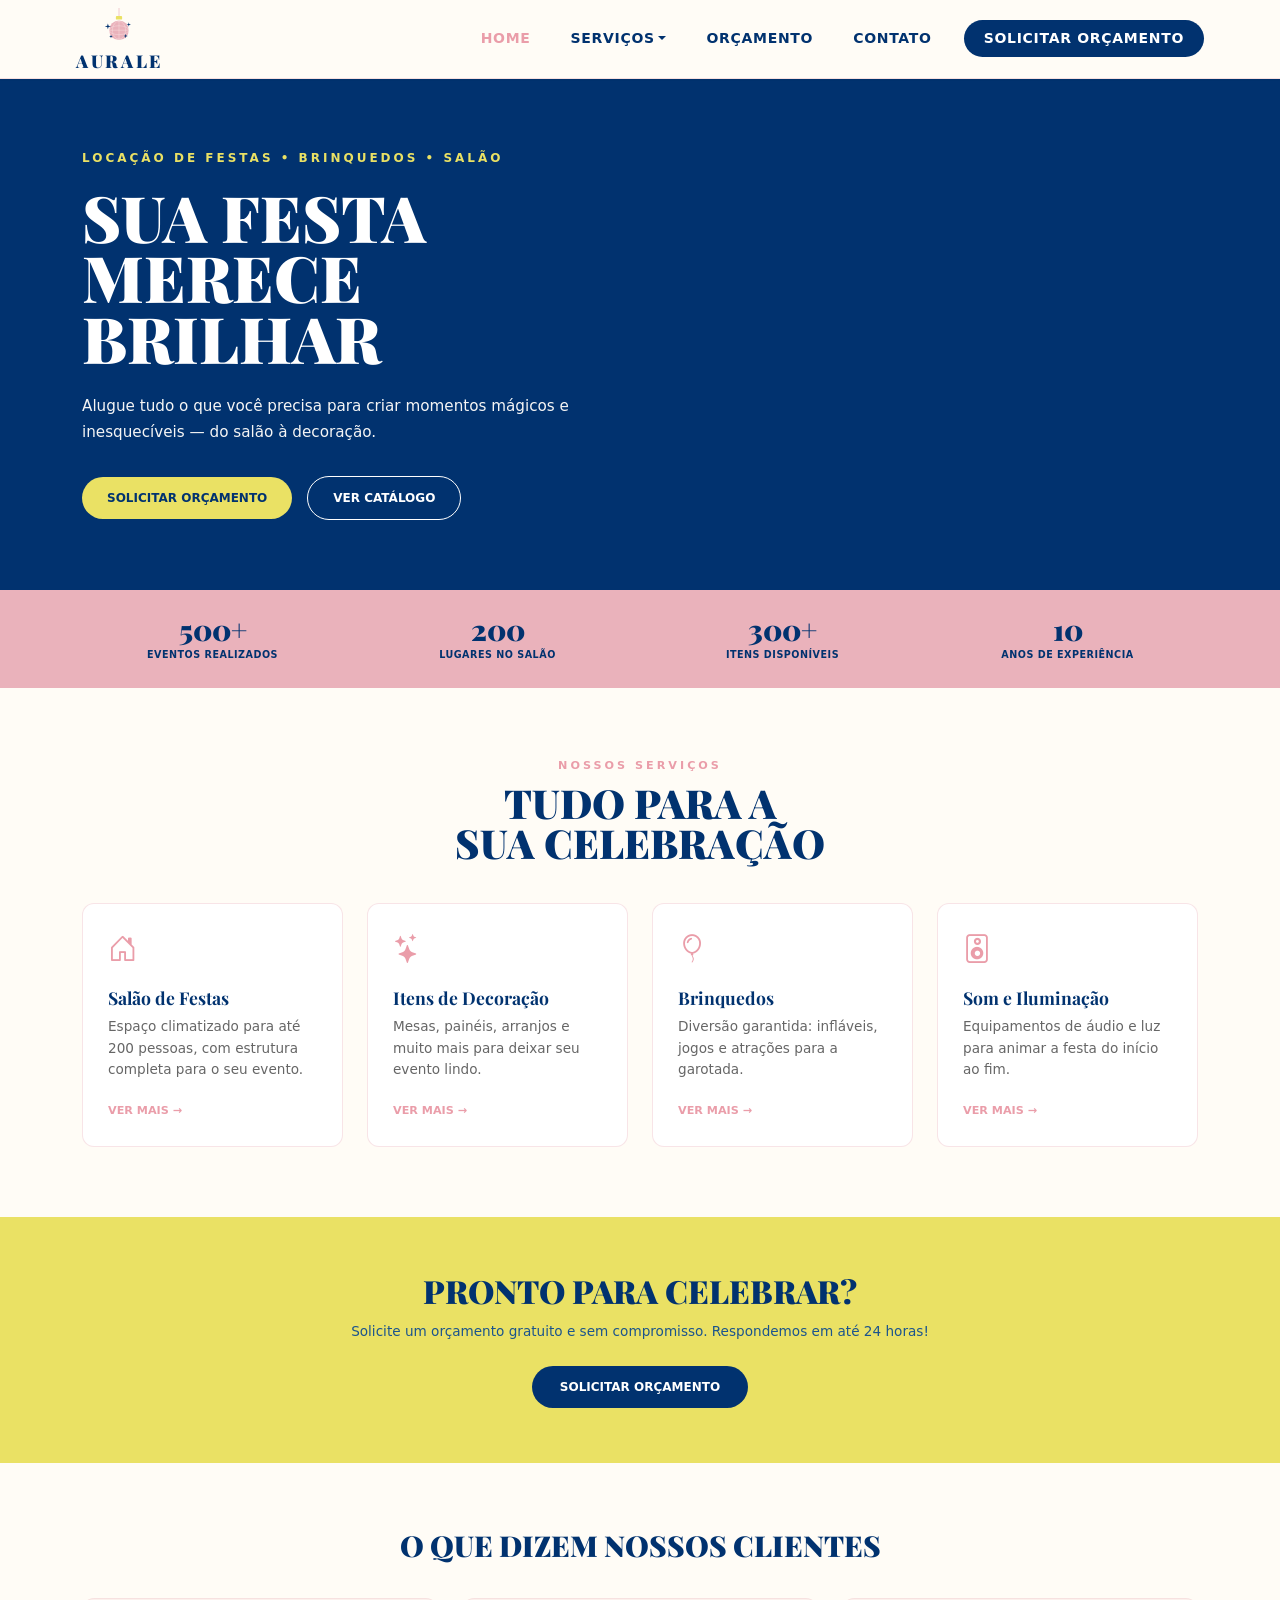
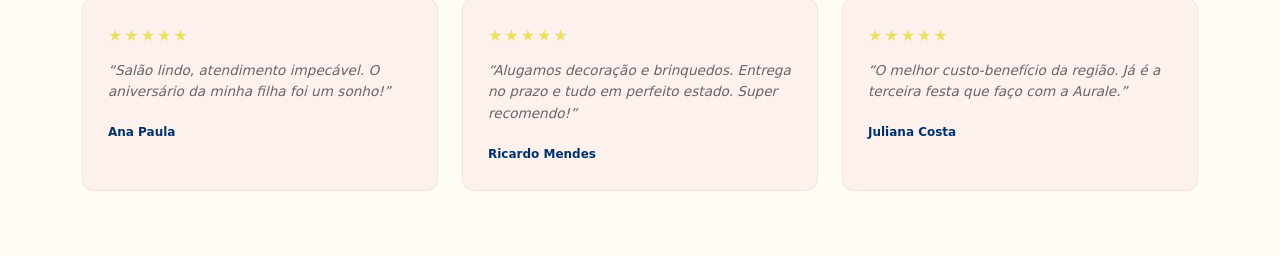
==== index.html @ dc9807a7 "feat: cria estrutura e estilos da home" ====
<!doctype html>
<html lang="pt-BR">
  <head>
    <meta charset="UTF-8" />
    <meta name="viewport" content="width=device-width, initial-scale=1" />

    <title>Aurale</title>

    <link
      href="https://fonts.googleapis.com/css2?family=Playfair+Display:wght@700;900&display=swap"
      rel="stylesheet"
    />

    <link
      href="https://cdn.jsdelivr.net/npm/bootstrap@5.3.3/dist/css/bootstrap.min.css"
      rel="stylesheet"
    />
    <link
      rel="stylesheet"
      href="https://cdn.jsdelivr.net/npm/bootstrap-icons@1.11.3/font/bootstrap-icons.min.css"
    />

    <link href="css/index.css" rel="stylesheet" />
  </head>

  <body>
    <div id="header"></div>

    <section class="hero">
      <div class="container">
        <div class="row align-items-center">
          <!-- Lado esquerdo -->
          <div class="col-12 col-md-7">
            <p class="hero-subtitulo">LOCAÇÃO DE FESTAS • BRINQUEDOS • SALÃO</p>

            <h1 class="hero-titulo">
              SUA FESTA<br />
              MERECE<br />
              BRILHAR
            </h1>

            <p class="hero-texto">
              Alugue tudo o que você precisa para criar momentos mágicos e
              inesquecíveis — do salão à decoração.
            </p>

            <div class="hero-botoes">
              <a href="orcamento.html" class="btn-orcamento">
                SOLICITAR ORÇAMENTO
              </a>

              <a href="catalogo.html" class="btn-catalogo"> VER CATÁLOGO </a>
            </div>
          </div>

          <!-- Lado direito -->
          <div class="col-12 col-md-5 hero-ilustracao">
            <!-- Grafismo da Aurale será inserido aqui -->
          </div>
        </div>
      </div>
    </section>
    <section class="numeros">
      <div class="container">
        <div class="row text-center">
          <div class="col-6 col-md-3 numero-item">
            <strong>500+</strong>
            <span>EVENTOS REALIZADOS</span>
          </div>

          <div class="col-6 col-md-3 numero-item">
            <strong>200</strong>
            <span>LUGARES NO SALÃO</span>
          </div>

          <div class="col-6 col-md-3 numero-item">
            <strong>300+</strong>
            <span>ITENS DISPONÍVEIS</span>
          </div>

          <div class="col-6 col-md-3 numero-item">
            <strong>10</strong>
            <span>ANOS DE EXPERIÊNCIA</span>
          </div>
        </div>
      </div>
    </section>

    <section class="servicos">
      <div class="container">
        <div class="servicos-cabecalho text-center">
          <p class="servicos-subtitulo">NOSSOS SERVIÇOS</p>

          <h2 class="servicos-titulo">
            TUDO PARA A<br />
            SUA CELEBRAÇÃO
          </h2>
        </div>

        <div class="row g-4">
          <div class="col-12 col-sm-6 col-lg-3">
            <div class="servico-card">
              <i class="bi bi-house-door servico-icone"></i>

              <h3>Salão de Festas</h3>

              <p>
                Espaço climatizado para até 200 pessoas, com estrutura completa
                para o seu evento.
              </p>

              <a href="salao.html">VER MAIS →</a>
            </div>
          </div>

          <div class="col-12 col-sm-6 col-lg-3">
            <div class="servico-card">
              <i class="bi bi-stars servico-icone"></i>

              <h3>Itens de Decoração</h3>

              <p>
                Mesas, painéis, arranjos e muito mais para deixar seu evento
                lindo.
              </p>

              <a href="catalogo.html">VER MAIS →</a>
            </div>
          </div>

          <div class="col-12 col-sm-6 col-lg-3">
            <div class="servico-card">
              <i class="bi bi-balloon servico-icone"></i>

              <h3>Brinquedos</h3>

              <p>
                Diversão garantida: infláveis, jogos e atrações para a garotada.
              </p>

              <a href="catalogo.html">VER MAIS →</a>
            </div>
          </div>

          <div class="col-12 col-sm-6 col-lg-3">
            <div class="servico-card">
              <i class="bi bi-speaker servico-icone"></i>

              <h3>Som e Iluminação</h3>

              <p>
                Equipamentos de áudio e luz para animar a festa do início ao
                fim.
              </p>

              <a href="catalogo.html">VER MAIS →</a>
            </div>
          </div>
        </div>
      </div>
    </section>

    <section class="cta">
      <div class="container text-center">
        <h2 class="cta-titulo">PRONTO PARA CELEBRAR?</h2>

        <p class="cta-texto">
          Solicite um orçamento gratuito e sem compromisso. Respondemos em até
          24 horas!
        </p>

        <a href="orcamento.html" class="cta-botao"> SOLICITAR ORÇAMENTO </a>
      </div>
    </section>

    <section class="depoimentos">
      <div class="container">
        <h2 class="depoimentos-titulo text-center">
          O QUE DIZEM NOSSOS CLIENTES
        </h2>

        <div class="row g-4">
          <div class="col-12 col-md-4">
            <div class="depoimento-card">
              <div class="estrelas">★★★★★</div>
              <p>
                “Salão lindo, atendimento impecável. O aniversário da minha
                filha foi um sonho!”
              </p>

              <strong>Ana Paula</strong>
            </div>
          </div>

          <div class="col-12 col-md-4">
            <div class="depoimento-card">
              <div class="estrelas">★★★★★</div>
              <p>
                “Alugamos decoração e brinquedos. Entrega no prazo e tudo em
                perfeito estado. Super recomendo!”
              </p>

              <strong>Ricardo Mendes</strong>
            </div>
          </div>

          <div class="col-12 col-md-4">
            <div class="depoimento-card">
              <div class="estrelas">★★★★★</div>
              <p>
                “O melhor custo-benefício da região. Já é a terceira festa que
                faço com a Aurale.”
              </p>

              <strong>Juliana Costa</strong>
            </div>
          </div>
        </div>
      </div>
    </section>

    <script src="https://cdn.jsdelivr.net/npm/bootstrap@5.3.3/dist/js/bootstrap.bundle.min.js"></script>

    <script src="./js/Header.js"></script>
    <script>
      criarHeader();
    </script>
  </body>
</html>
---- css/index.css ----
.hero {
  background-color: #01326f;
  color: white;
  padding: 70px 0;
}

.hero-subtitulo {
  color: #eae164;
  font-size: 0.75rem;
  font-weight: 700;
  letter-spacing: 3px;
  margin-bottom: 20px;
}

.hero-titulo {
  font-family: "Playfair Display", serif;
  font-size: 4rem;
  font-weight: 900;
  line-height: 0.95;
  margin-bottom: 25px;
}

.hero-texto {
  max-width: 500px;
  font-size: 0.95rem;
  line-height: 1.7;
  margin-bottom: 30px;
  color: #f5f5f5;
}

.hero-botoes {
  display: flex;
  gap: 15px;
  align-items: center;
}

.btn-orcamento {
  background-color: #eae164;
  color: #01326f;
  padding: 12px 25px;
  border-radius: 30px;
  text-decoration: none;
  font-size: 0.75rem;
  font-weight: 700;
}

.btn-catalogo {
  color: white;
  padding: 12px 25px;
  border: 1px solid white;
  border-radius: 30px;
  text-decoration: none;
  font-size: 0.75rem;
  font-weight: 700;
}

.hero-ilustracao {
  display: flex;
  justify-content: center;
  align-items: center;
}

@media (max-width: 767px) {
  .hero {
    padding: 50px 0;
  }

  .hero-titulo {
    font-size: 3rem;
    line-height: 1;
  }

  .hero-subtitulo {
    font-size: 0.65rem;
    letter-spacing: 2px;
  }

  .hero-texto {
    font-size: 0.9rem;
    line-height: 1.6;
  }

  .hero-botoes {
    flex-wrap: wrap;
  }

  .hero-ilustracao {
    margin-top: 40px;
  }
}
.numeros {
  background-color: #eab2bb;
  padding: 25px 0;
}

.numero-item {
  color: #01326f;
}

.numero-item strong {
  display: block;
  font-family: "Playfair Display", serif;
  font-size: 1.8rem;
  font-weight: 900;
  line-height: 1;
}

.numero-item span {
  display: block;
  margin-top: 5px;
  font-size: 0.6rem;
  font-weight: 700;
  letter-spacing: 0.5px;
}

.servicos {
  background-color: #fffcf6;
  padding: 70px 0;
}

.servicos-cabecalho {
  margin-bottom: 40px;
}

.servicos-subtitulo {
  color: #ea9da9;
  font-size: 0.7rem;
  font-weight: 700;
  letter-spacing: 3px;
  margin-bottom: 8px;
}

.servicos-titulo {
  color: #01326f;
  font-family: "Playfair Display", serif;
  font-size: 2.5rem;
  font-weight: 900;
  line-height: 1;
}

.servico-card {
  background-color: white;
  border: 1px solid rgba(234, 178, 187, 0.35);
  border-radius: 12px;

  padding: 25px;

  height: 100%;
}

.servico-icone {
  display: block;
  color: #ea9da9;
  font-size: 1.8rem;
  margin-bottom: 15px;
}

.servico-card h3 {
  color: #01326f;
  font-family: "Playfair Display", serif;
  font-size: 1.1rem;
  font-weight: 700;
}

.servico-card p {
  color: #666;
  font-size: 0.85rem;
  line-height: 1.6;
}

.servico-card a {
  color: #ea9da9;
  font-size: 0.7rem;
  font-weight: 700;
  text-decoration: none;
}

.servico-card {
  transition: transform 0.2s ease;
}

.servico-card:hover {
  transform: translateY(-5px);
}

.cta {
  background-color: #eae164;
  padding: 55px 0;
}

.cta-titulo {
  color: #01326f;
  font-family: "Playfair Display", serif;
  font-size: 2rem;
  font-weight: 900;
  margin-bottom: 10px;
}

.cta-texto {
  color: #1b548d;
  font-size: 0.85rem;
  margin-bottom: 25px;
}

.cta-botao {
  display: inline-block;

  background-color: #01326f;
  color: white;

  padding: 12px 28px;
  border-radius: 30px;

  text-decoration: none;

  font-size: 0.75rem;
  font-weight: 700;
}

.cta-botao:hover {
  background-color: #1b548d;
  color: white;
}

.depoimentos {
  background-color: #fffcf6;
  padding: 65px 0;
}

.depoimentos-titulo {
  color: #01326f;
  font-family: "Playfair Display", serif;
  font-size: 1.8rem;
  font-weight: 900;
  margin-bottom: 35px;
}

.depoimento-card {
  background-color: rgba(234, 178, 187, 0.15);
  border: 1px solid rgba(234, 178, 187, 0.25);
  border-radius: 12px;

  padding: 25px;

  height: 100%;
}

.depoimento-card p {
  color: #666;
  font-size: 0.85rem;
  font-style: italic;
  line-height: 1.6;
}

.depoimento-card strong {
  color: #01326f;
  font-size: 0.75rem;
}

.estrelas {
  color: #eae164;
  font-size: 1rem;
  letter-spacing: 2px;
  margin-bottom: 12px;
}
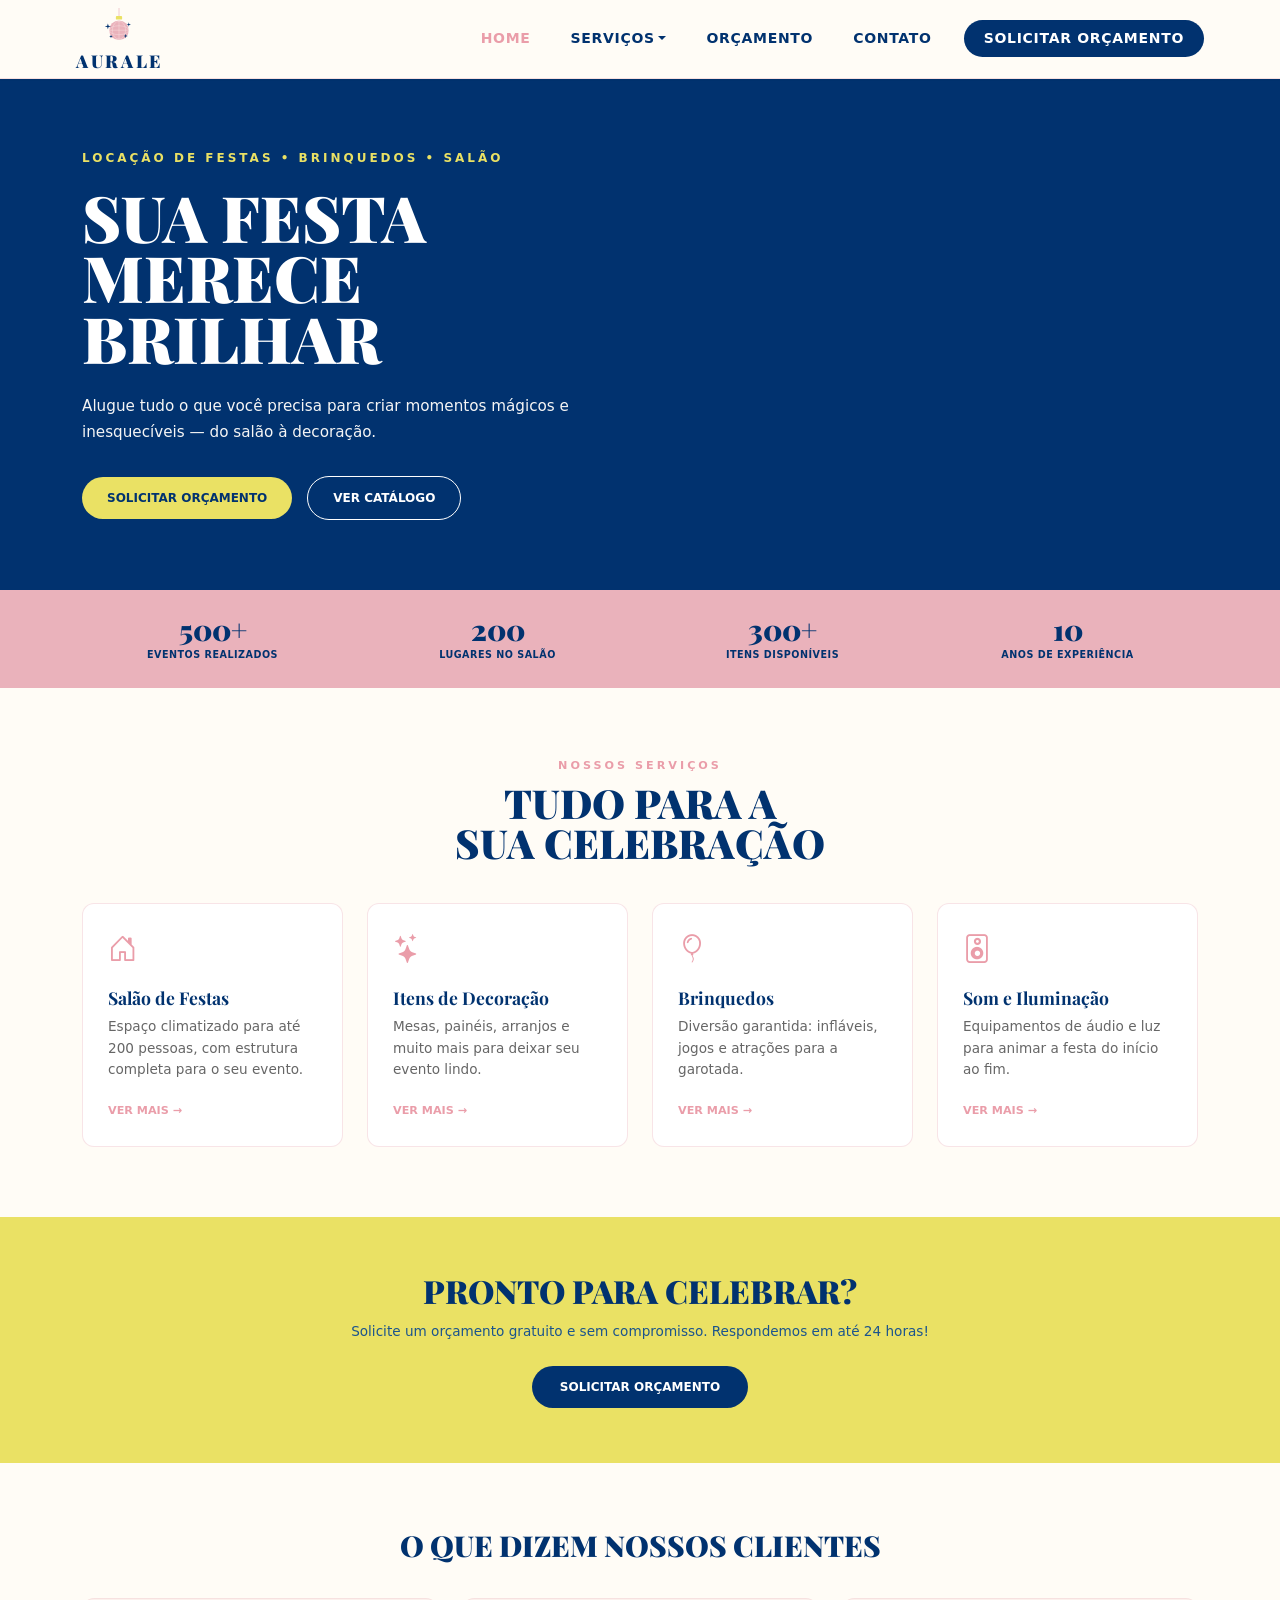
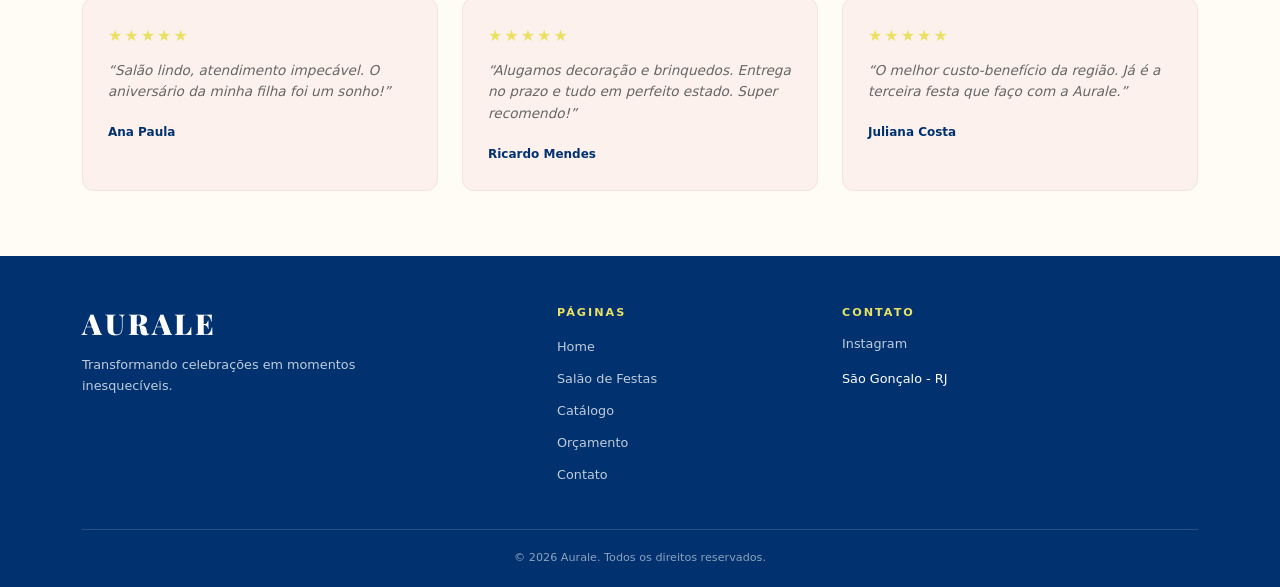
==== commit dfe55c0e: "feat: adiciona footer" ====
--- a/index.html
+++ b/index.html
@@ -219,11 +219,17 @@
       </div>
     </section>
 
+    <div id="footer"></div>
+
     <script src="https://cdn.jsdelivr.net/npm/bootstrap@5.3.3/dist/js/bootstrap.bundle.min.js"></script>
 
     <script src="./js/Header.js"></script>
     <script>
       criarHeader();
     </script>
+    <script src="./js/Footer.js"></script>
+    <script>
+      criarFooter();
+    </script>
   </body>
 </html>
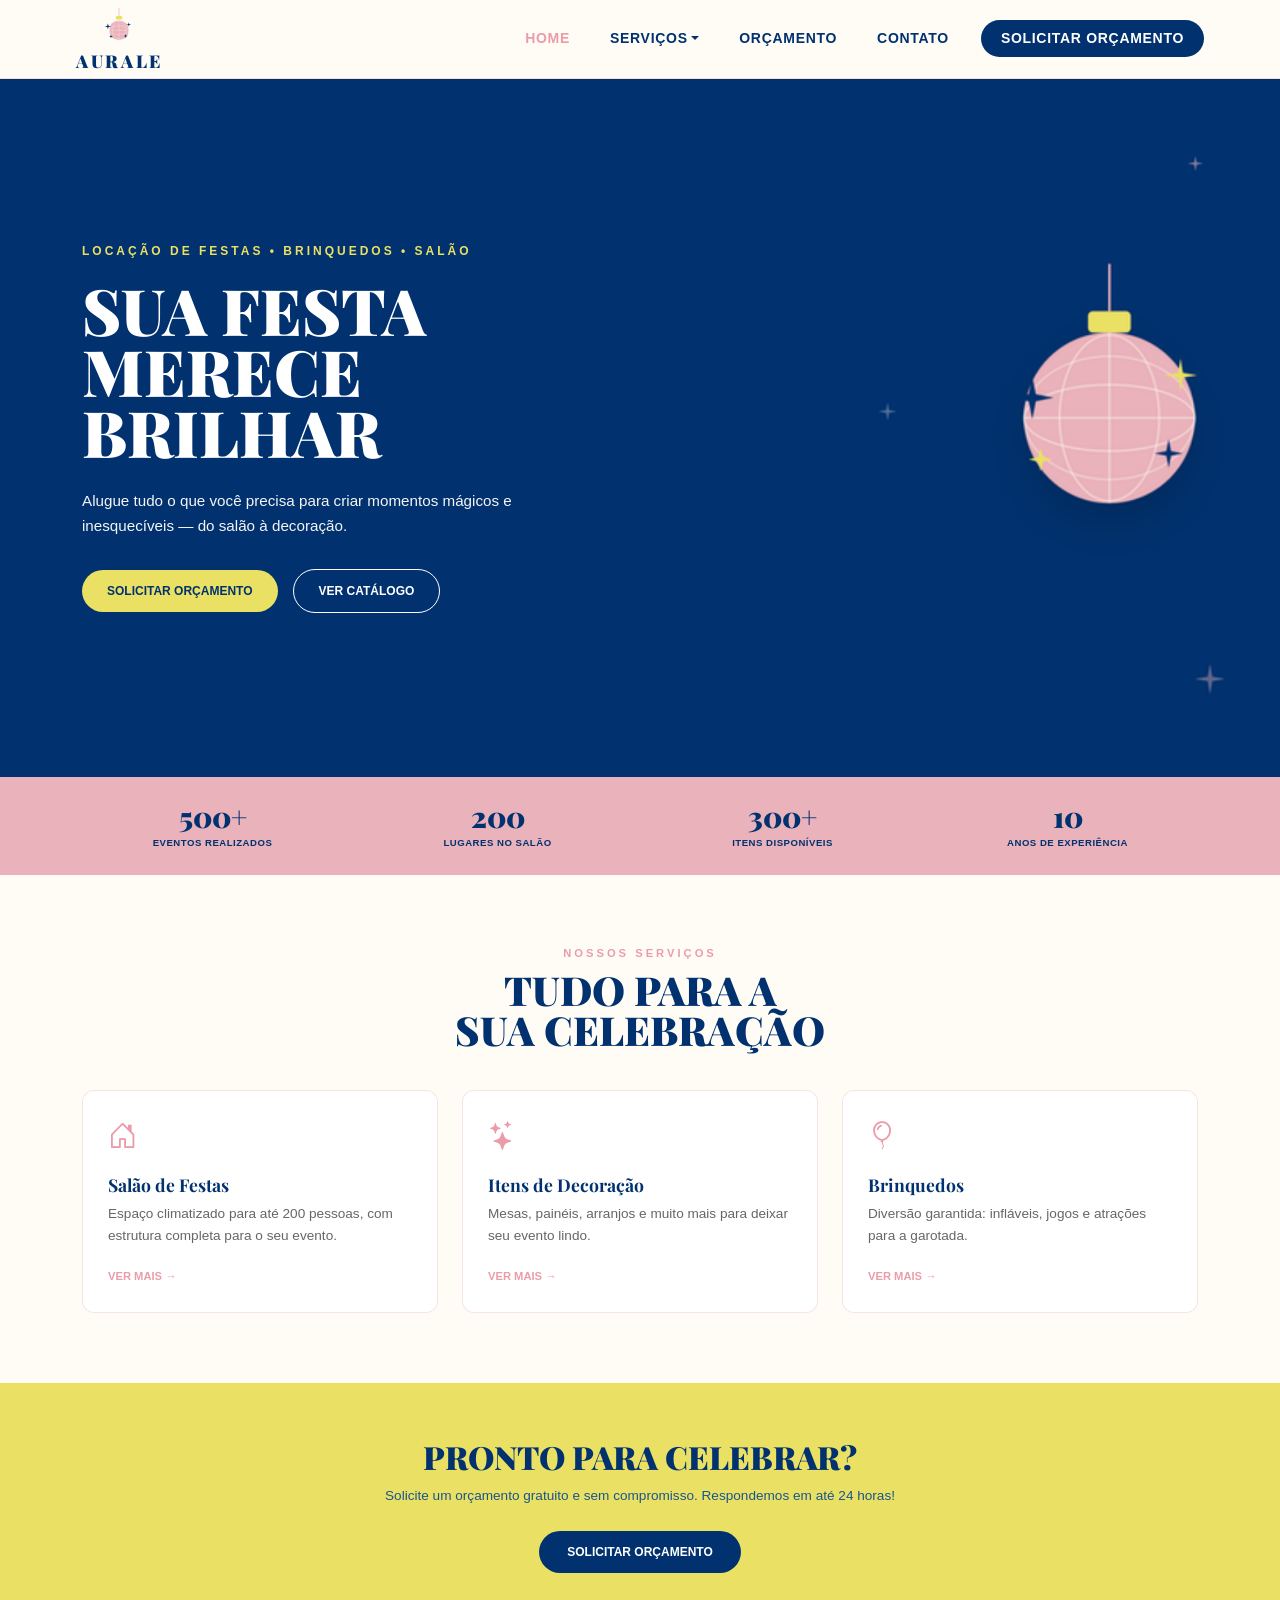
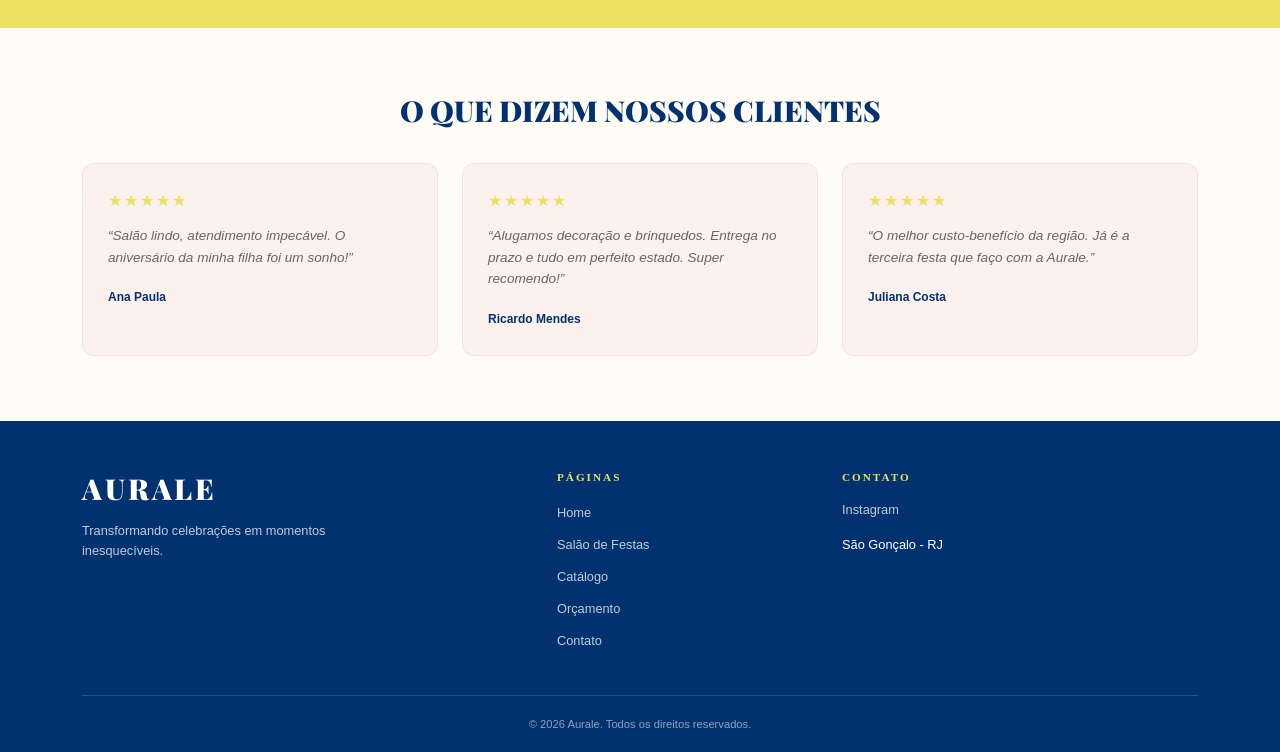
==== commit 083ba66b: "feat: finaliza home e adiciona estilos globais" ====
--- a/index.html
+++ b/index.html
@@ -19,7 +19,7 @@
       rel="stylesheet"
       href="https://cdn.jsdelivr.net/npm/bootstrap-icons@1.11.3/font/bootstrap-icons.min.css"
     />
-
+    <link href="css/style.css" rel="stylesheet" />
     <link href="css/index.css" rel="stylesheet" />
   </head>
 
@@ -55,7 +55,7 @@
 
           <!-- Lado direito -->
           <div class="col-12 col-md-5 hero-ilustracao">
-            <!-- Grafismo da Aurale será inserido aqui -->
+            <img src="img/grafismo-aurale.png" alt="" class="hero-grafismo" />
           </div>
         </div>
       </div>
@@ -98,7 +98,7 @@
         </div>
 
         <div class="row g-4">
-          <div class="col-12 col-sm-6 col-lg-3">
+          <div class="col-12 col-md-4">
             <div class="servico-card">
               <i class="bi bi-house-door servico-icone"></i>
 
@@ -113,7 +113,7 @@
             </div>
           </div>
 
-          <div class="col-12 col-sm-6 col-lg-3">
+          <div class="col-12 col-md-4">
             <div class="servico-card">
               <i class="bi bi-stars servico-icone"></i>
 
@@ -124,11 +124,11 @@
                 lindo.
               </p>
 
-              <a href="catalogo.html">VER MAIS →</a>
-            </div>
-          </div>
-
-          <div class="col-12 col-sm-6 col-lg-3">
+              <a href="catalogo.html#decoracao">VER MAIS →</a>
+            </div>
+          </div>
+
+          <div class="col-12 col-md-4">
             <div class="servico-card">
               <i class="bi bi-balloon servico-icone"></i>
 
@@ -138,22 +138,7 @@
                 Diversão garantida: infláveis, jogos e atrações para a garotada.
               </p>
 
-              <a href="catalogo.html">VER MAIS →</a>
-            </div>
-          </div>
-
-          <div class="col-12 col-sm-6 col-lg-3">
-            <div class="servico-card">
-              <i class="bi bi-speaker servico-icone"></i>
-
-              <h3>Som e Iluminação</h3>
-
-              <p>
-                Equipamentos de áudio e luz para animar a festa do início ao
-                fim.
-              </p>
-
-              <a href="catalogo.html">VER MAIS →</a>
+              <a href="catalogo.html#brinquedos">VER MAIS →</a>
             </div>
           </div>
         </div>
--- a/css/style.css
+++ b/css/style.css
@@ -0,0 +1,122 @@
+/* identidade visual Aurale - cores e fontes do manual de identidade */
+:root {
+  --aurale-azul-escuro: #01326f;
+  --aurale-azul: #1b548d;
+  --aurale-rosa: #ea9da9;
+  --aurale-rosa-claro: #eab2bb;
+  --aurale-amarelo: #eae164;
+  --aurale-creme: #fffcf6;
+}
+
+body {
+  font-family: "Mulish", sans-serif;
+  background-color: var(--aurale-creme);
+  color: var(--aurale-azul-escuro);
+}
+
+h1,
+h2,
+h3,
+h4,
+.navbar-brand,
+.logo-aurale {
+  font-family: "Fraunces", serif;
+  font-weight: 700;
+}
+
+a {
+  color: var(--aurale-azul);
+}
+
+/* navbar */
+.navbar-aurale {
+  background-color: var(--aurale-azul-escuro);
+}
+
+.navbar-aurale .navbar-brand,
+.navbar-aurale .nav-link {
+  color: var(--aurale-creme) !important;
+}
+
+.navbar-aurale .nav-link:hover,
+.navbar-aurale .nav-link.active {
+  color: var(--aurale-rosa-claro) !important;
+}
+
+.navbar-aurale .dropdown-menu {
+  background-color: var(--aurale-azul);
+}
+
+.navbar-aurale .dropdown-item {
+  color: var(--aurale-creme);
+}
+
+.navbar-aurale .dropdown-item:hover {
+  background-color: var(--aurale-azul-escuro);
+  color: var(--aurale-rosa-claro);
+}
+
+/* footer */
+.footer-aurale {
+  background-color: var(--aurale-azul-escuro);
+  color: var(--aurale-creme);
+  padding: 2rem 0;
+  margin-top: 3rem;
+}
+
+.footer-aurale a {
+  color: var(--aurale-rosa-claro);
+}
+
+/* botoes padrao do site */
+.btn-aurale {
+  background-color: var(--aurale-azul);
+  color: var(--aurale-creme);
+  border: none;
+}
+
+.btn-aurale:hover {
+  background-color: var(--aurale-azul-escuro);
+  color: var(--aurale-creme);
+}
+
+/* pagina de contato */
+.contato-hero {
+  background-color: var(--aurale-azul);
+  color: var(--aurale-creme);
+  padding: 3rem 0;
+  text-align: center;
+}
+
+.accordion-button:not(.collapsed) {
+  background-color: var(--aurale-rosa-claro);
+  color: var(--aurale-azul-escuro);
+}
+
+.accordion-button:focus {
+  box-shadow: 0 0 0 0.2rem rgba(27, 84, 141, 0.25);
+}
+
+.mapa-aurale iframe {
+  width: 100%;
+  min-height: 300px;
+  border: 0;
+}
+
+/* barra de rolagem */
+::-webkit-scrollbar {
+  width: 10px;
+}
+
+::-webkit-scrollbar-track {
+  background: var(--aurale-creme);
+}
+
+::-webkit-scrollbar-thumb {
+  background: var(--aurale-rosa-claro);
+  border-radius: 10px;
+}
+
+::-webkit-scrollbar-thumb:hover {
+  background: var(--aurale-rosa);
+}
--- a/css/index.css
+++ b/css/index.css
@@ -56,8 +56,16 @@
 
 .hero-ilustracao {
   display: flex;
-  justify-content: center;
+  justify-content: flex-end;
   align-items: center;
+}
+
+.hero-grafismo {
+  display: block;
+  width: 100%;
+  max-width: 380px;
+  height: auto;
+  margin-right: -40px;
 }
 
 @media (max-width: 767px) {
@@ -86,6 +94,12 @@
 
   .hero-ilustracao {
     margin-top: 40px;
+    justify-content: center;
+  }
+
+  .hero-grafismo {
+    max-width: 300px;
+    margin-right: 0;
   }
 }
 .numeros {
@@ -142,10 +156,9 @@
   background-color: white;
   border: 1px solid rgba(234, 178, 187, 0.35);
   border-radius: 12px;
-
   padding: 25px;
-
   height: 100%;
+  transition: transform 0.2s ease;
 }
 
 .servico-icone {
@@ -173,10 +186,6 @@
   font-size: 0.7rem;
   font-weight: 700;
   text-decoration: none;
-}
-
-.servico-card {
-  transition: transform 0.2s ease;
 }
 
 .servico-card:hover {
